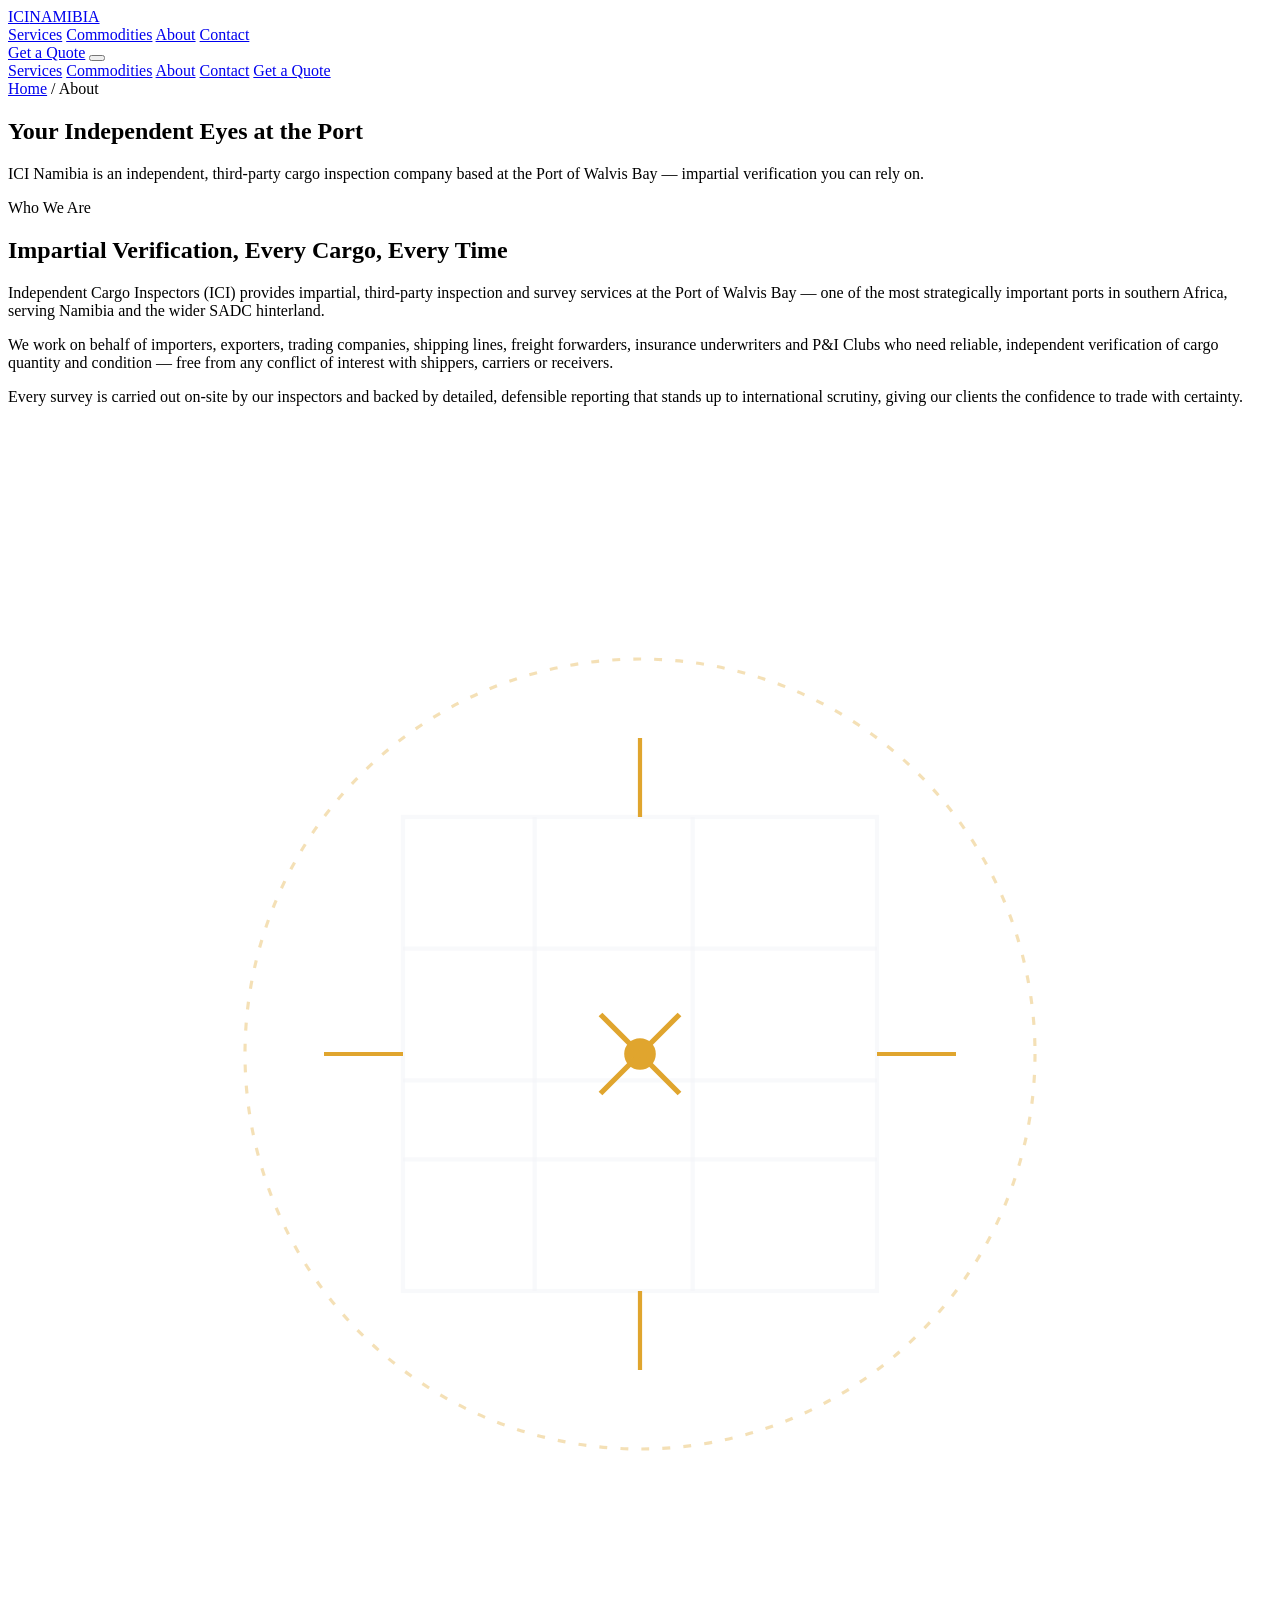
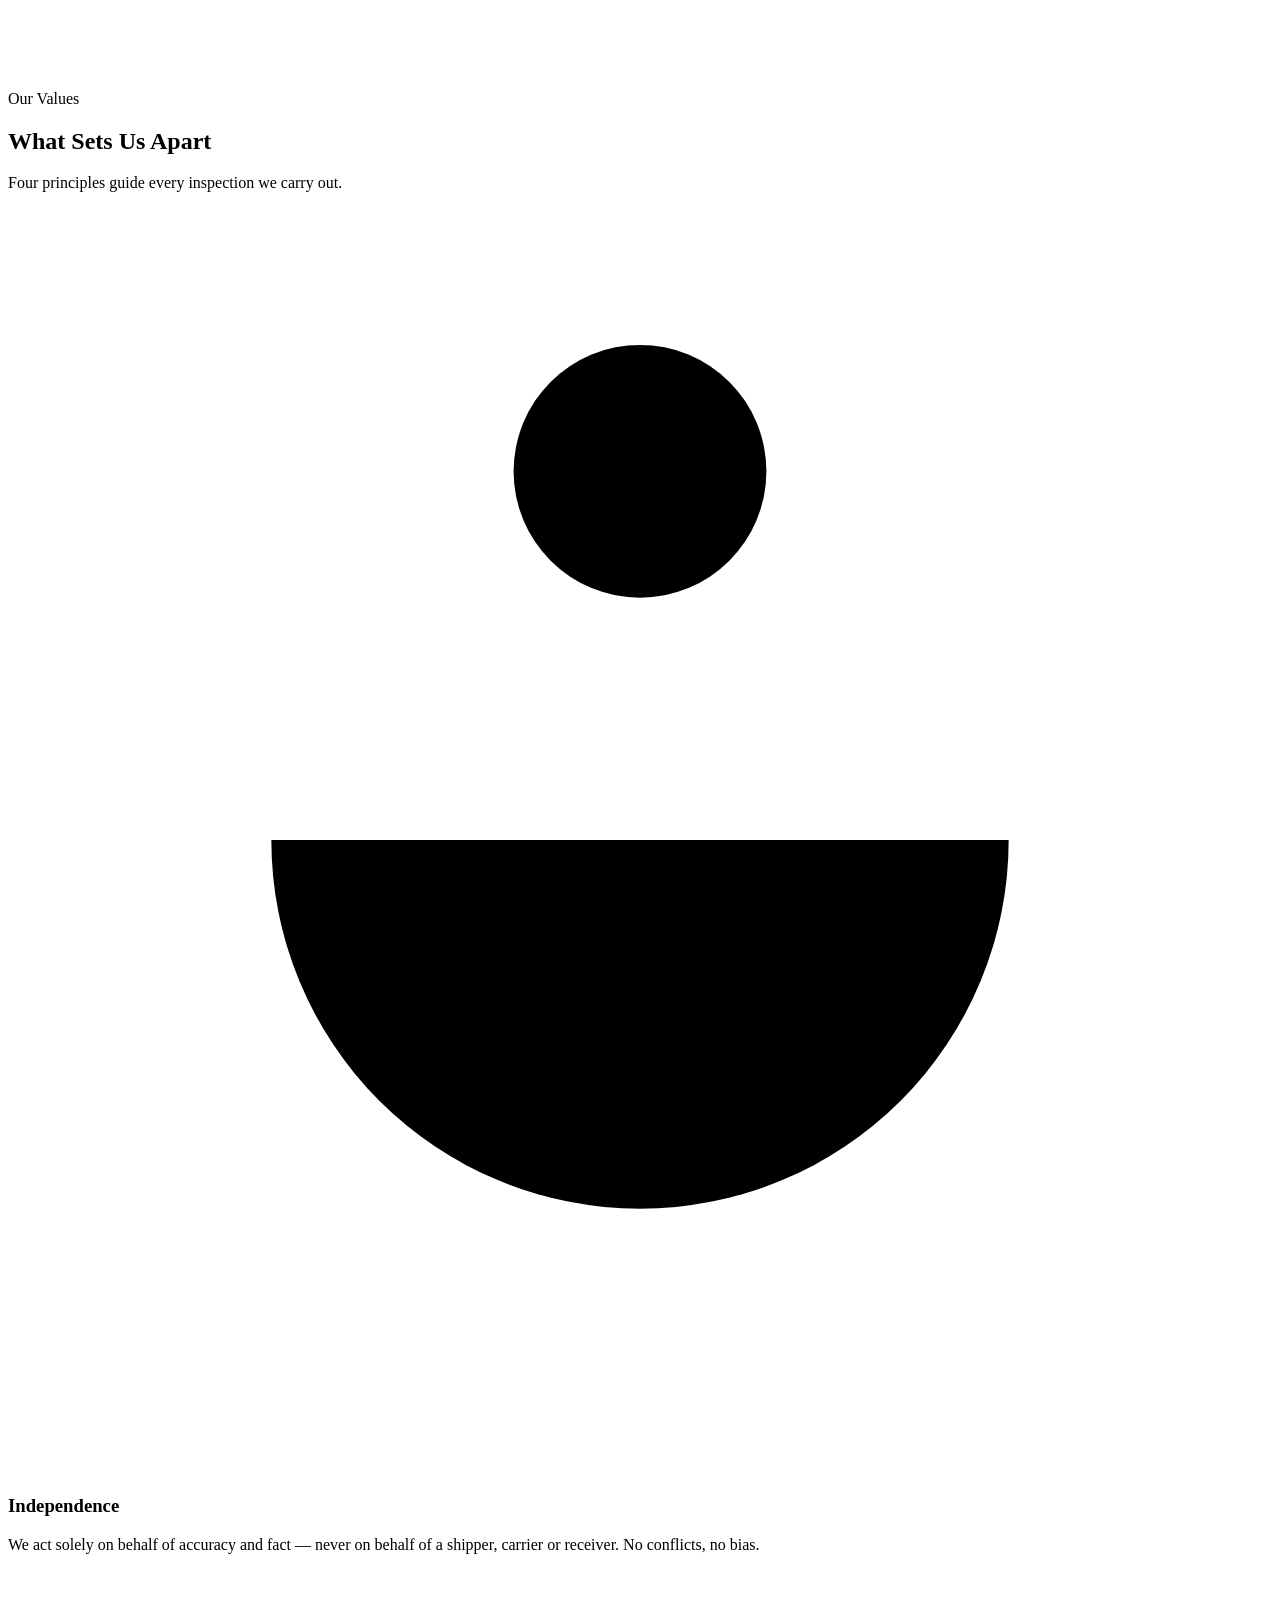
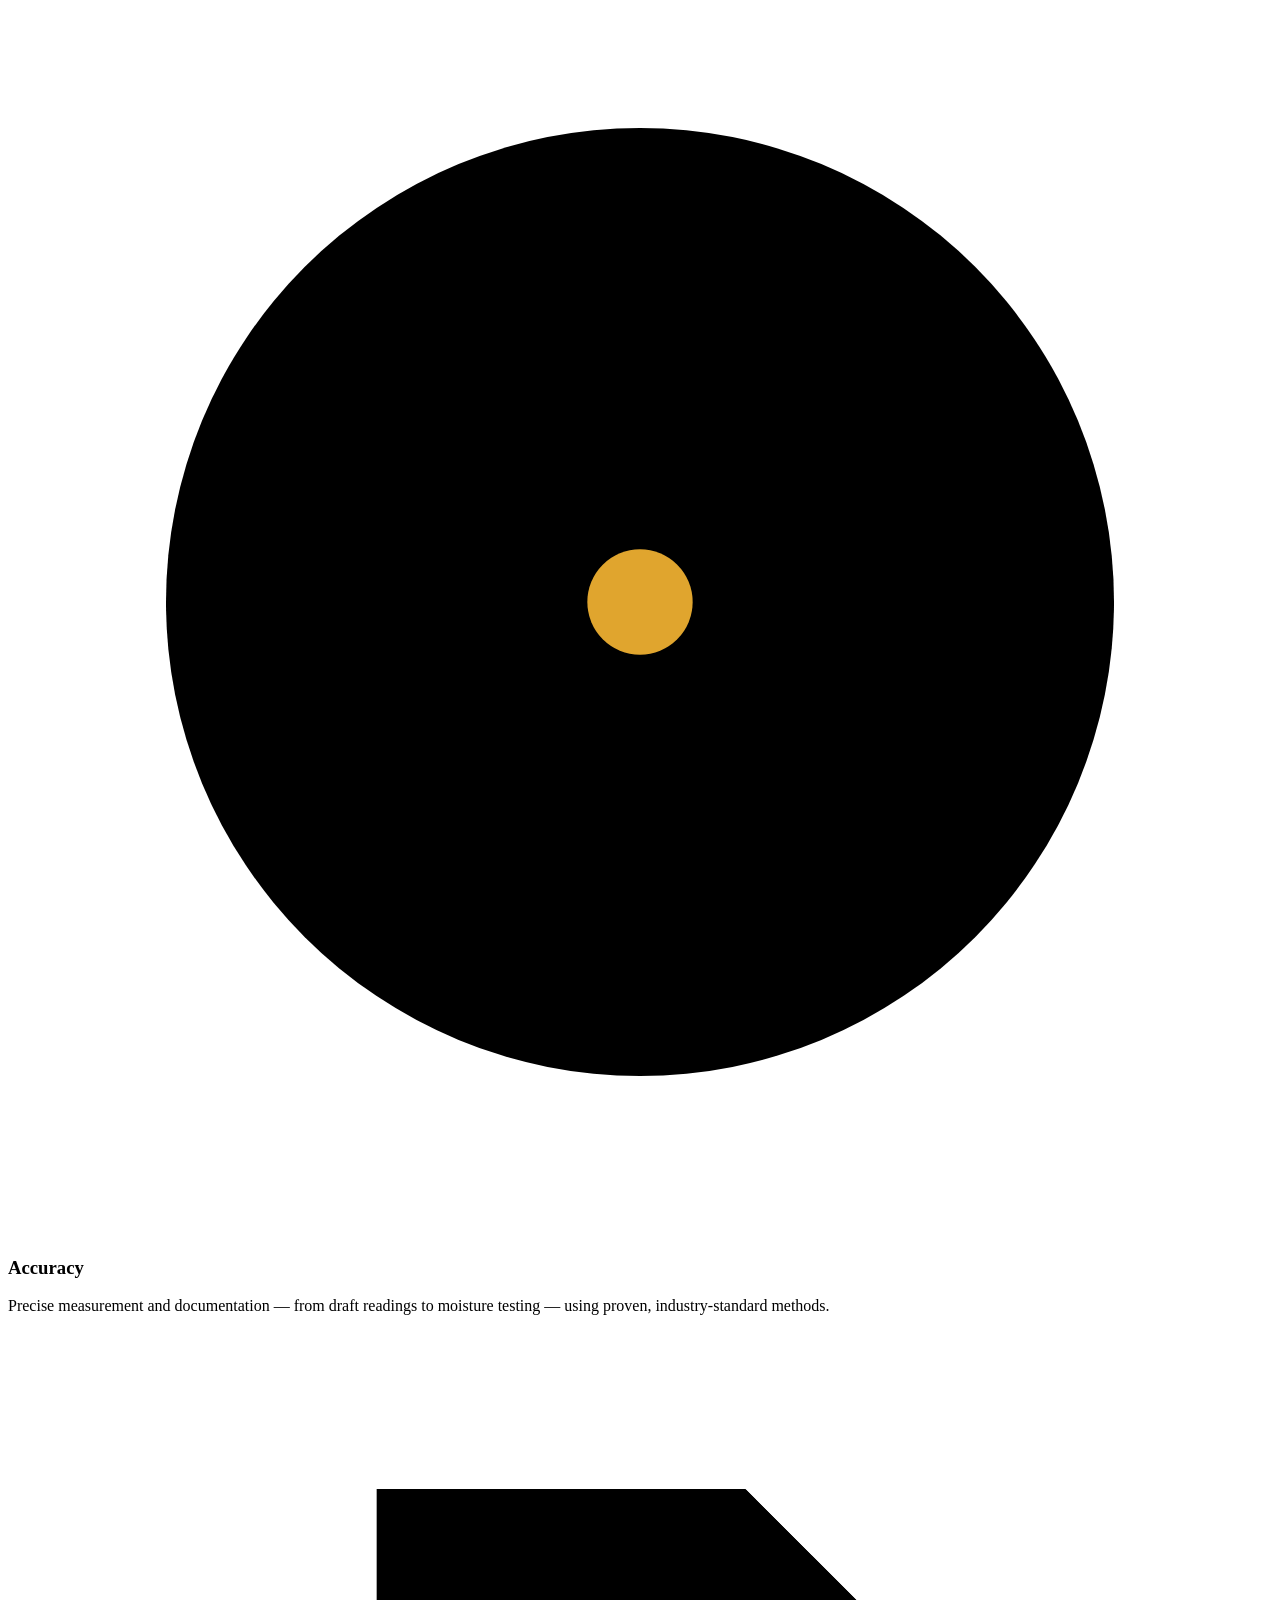
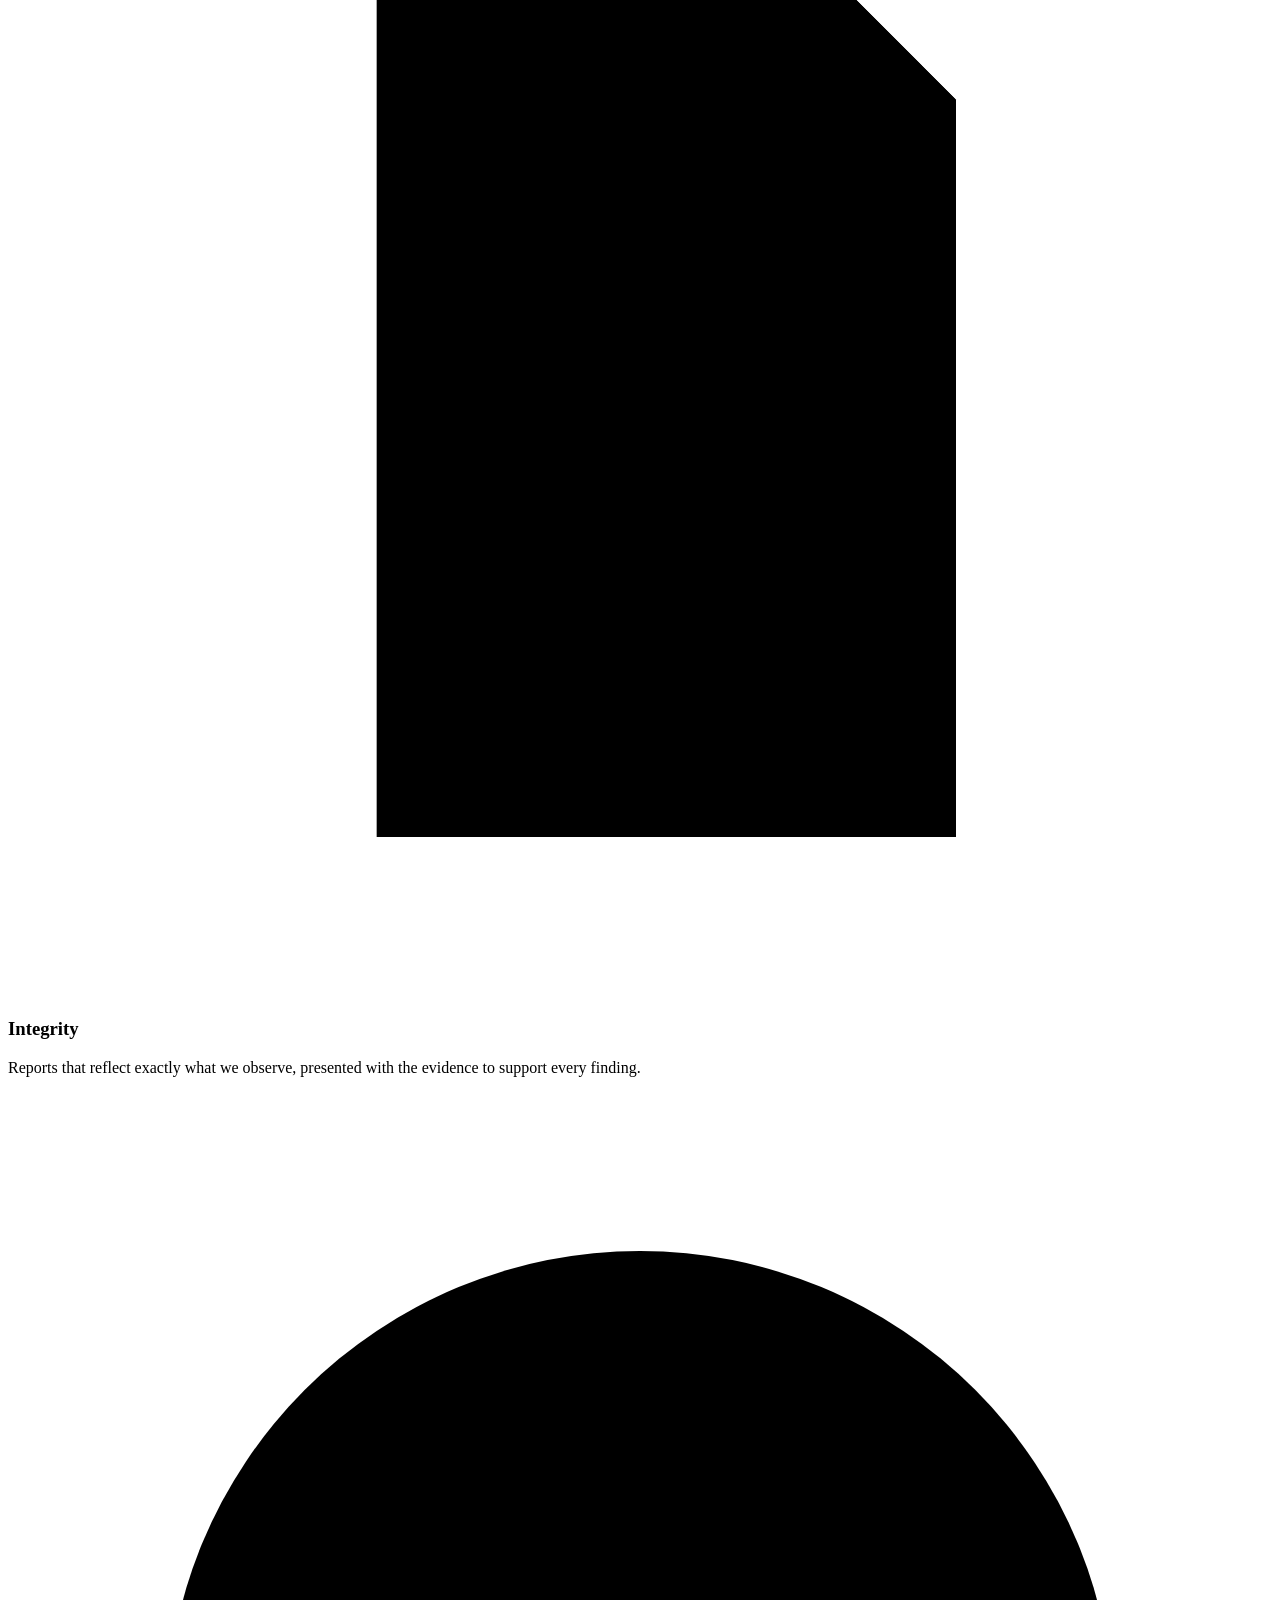
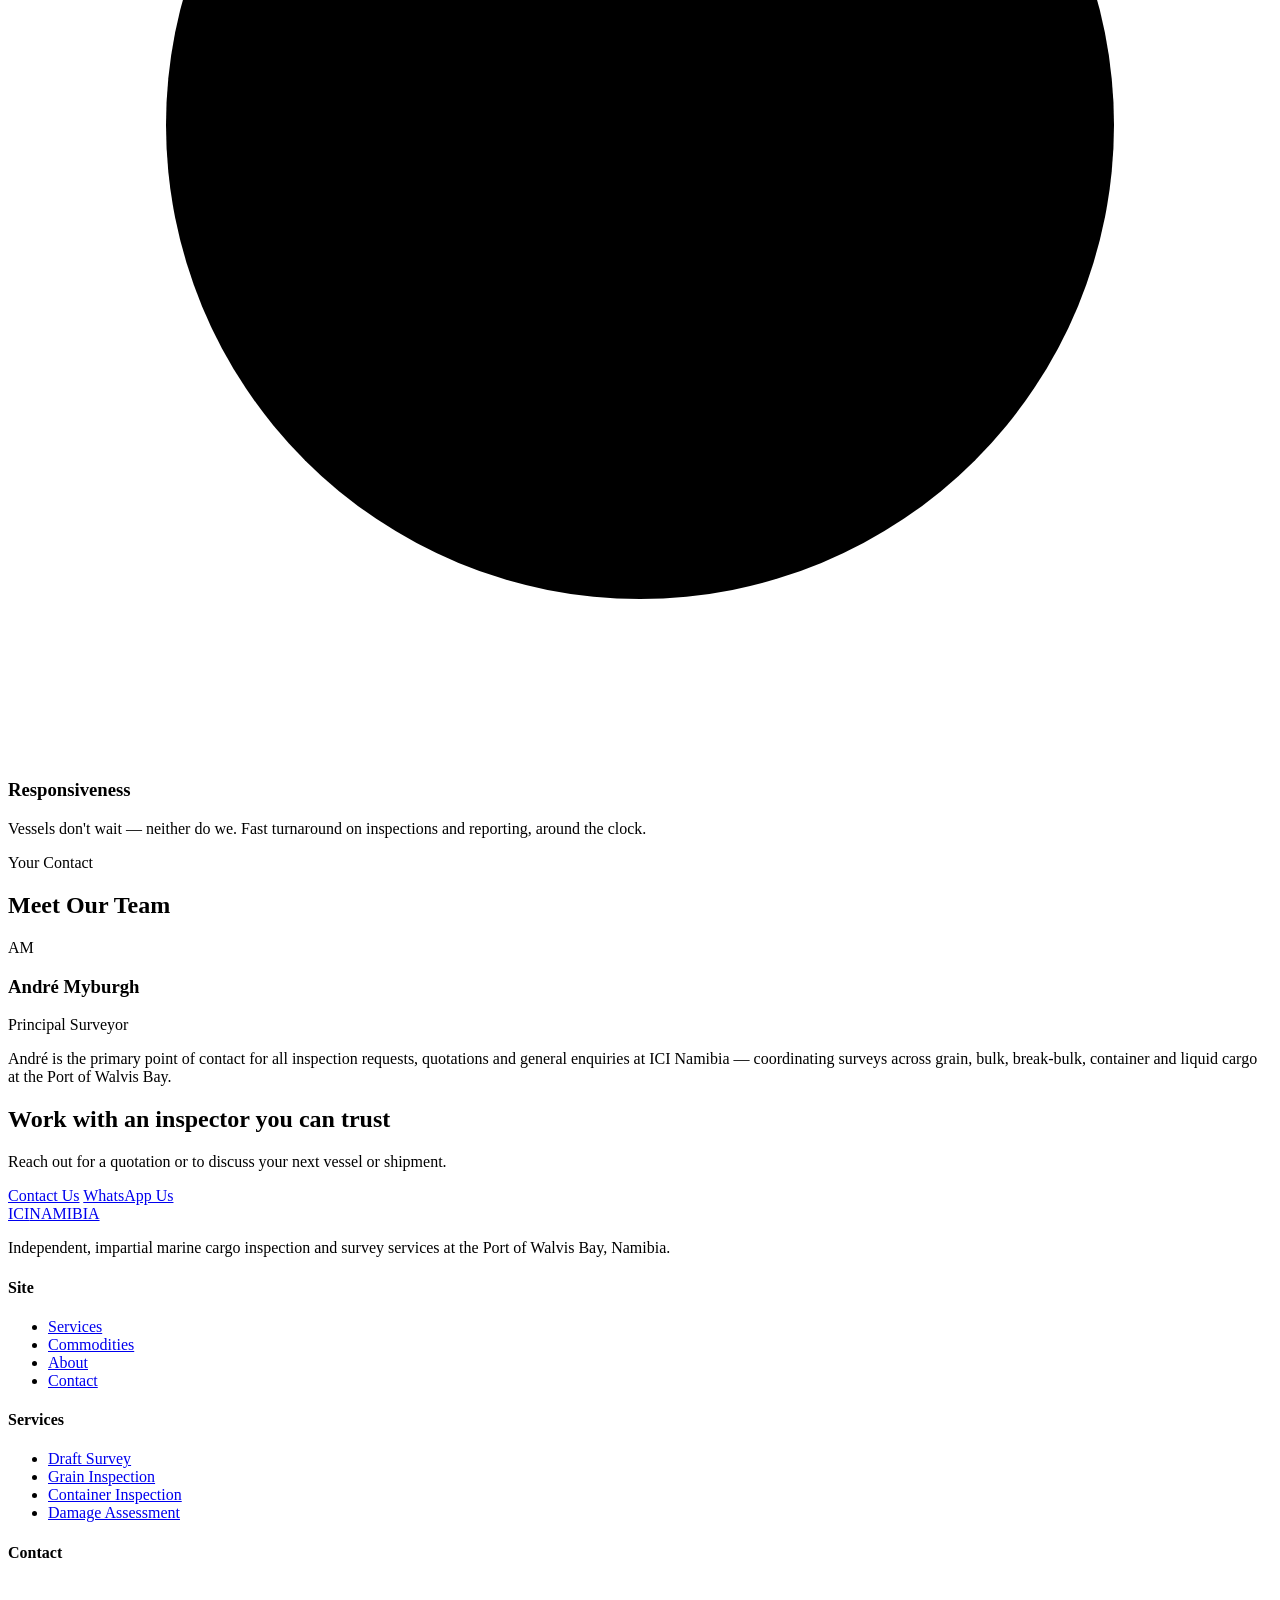
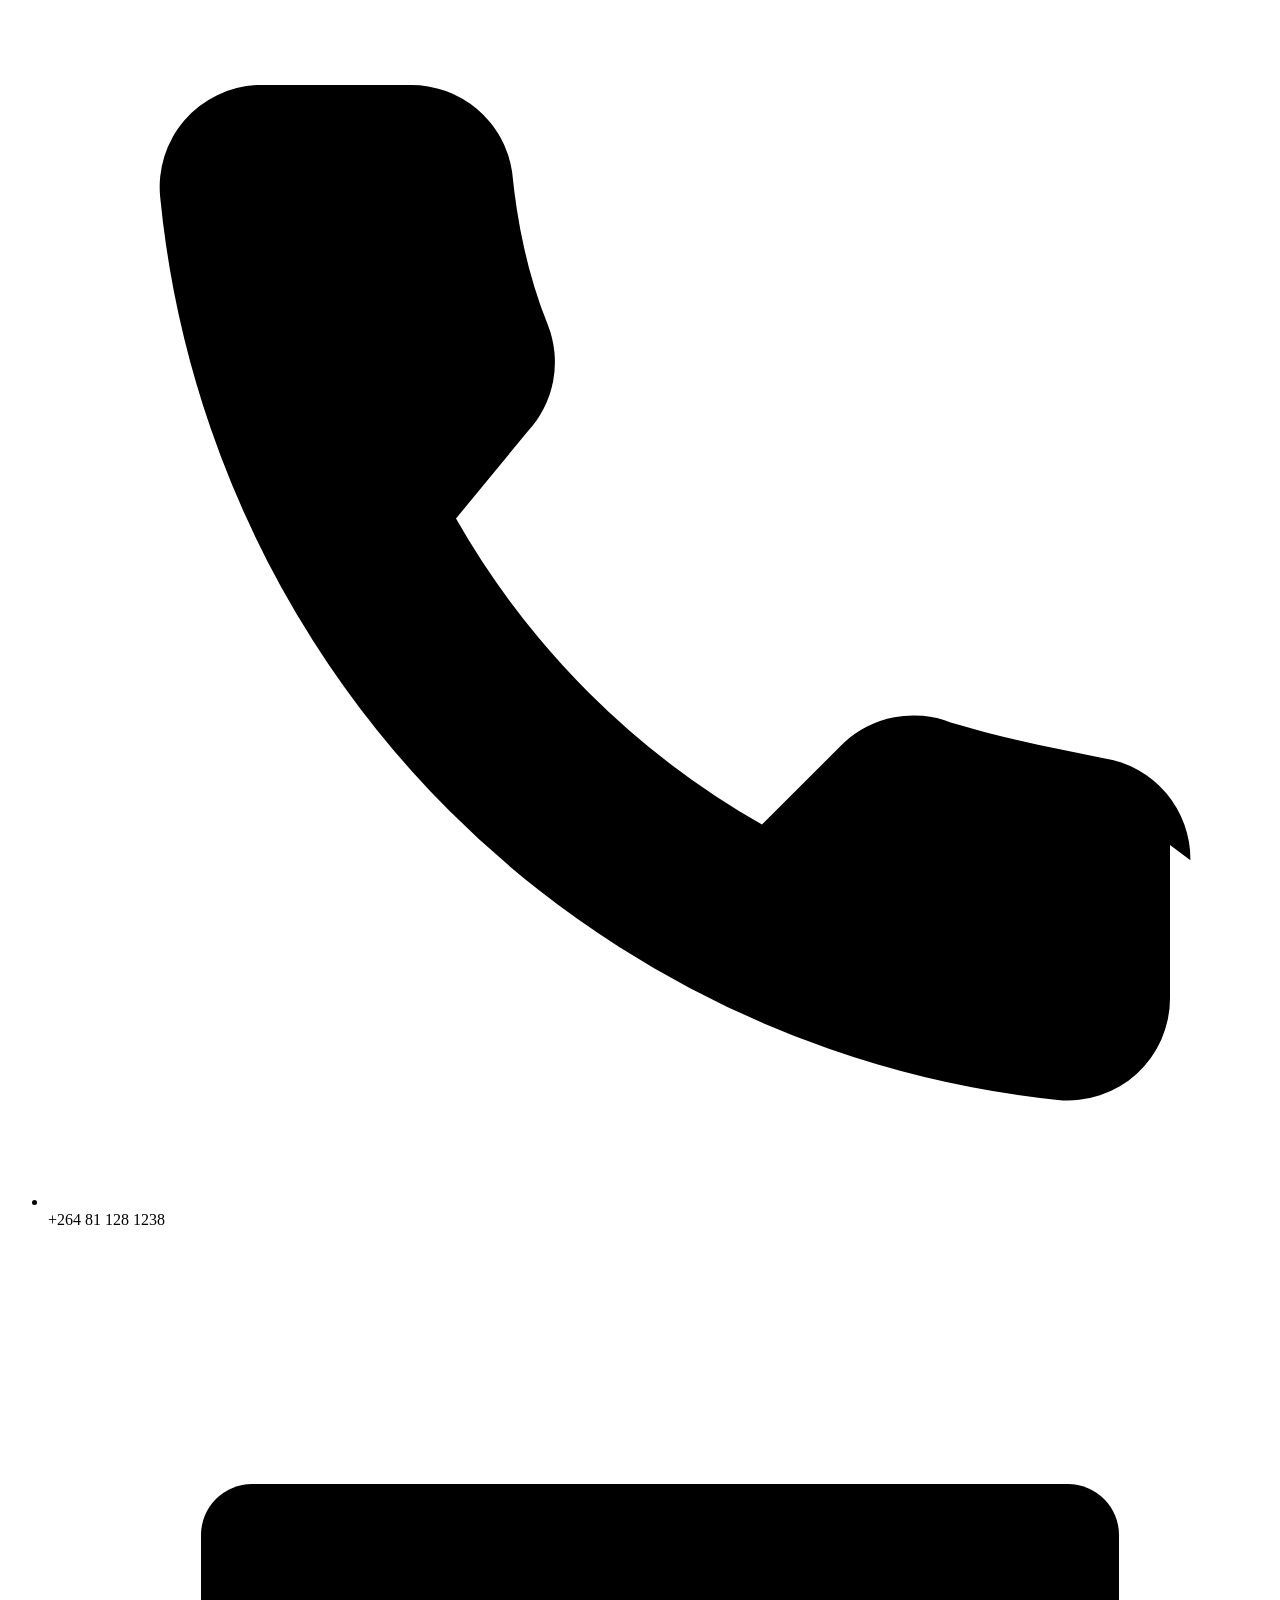
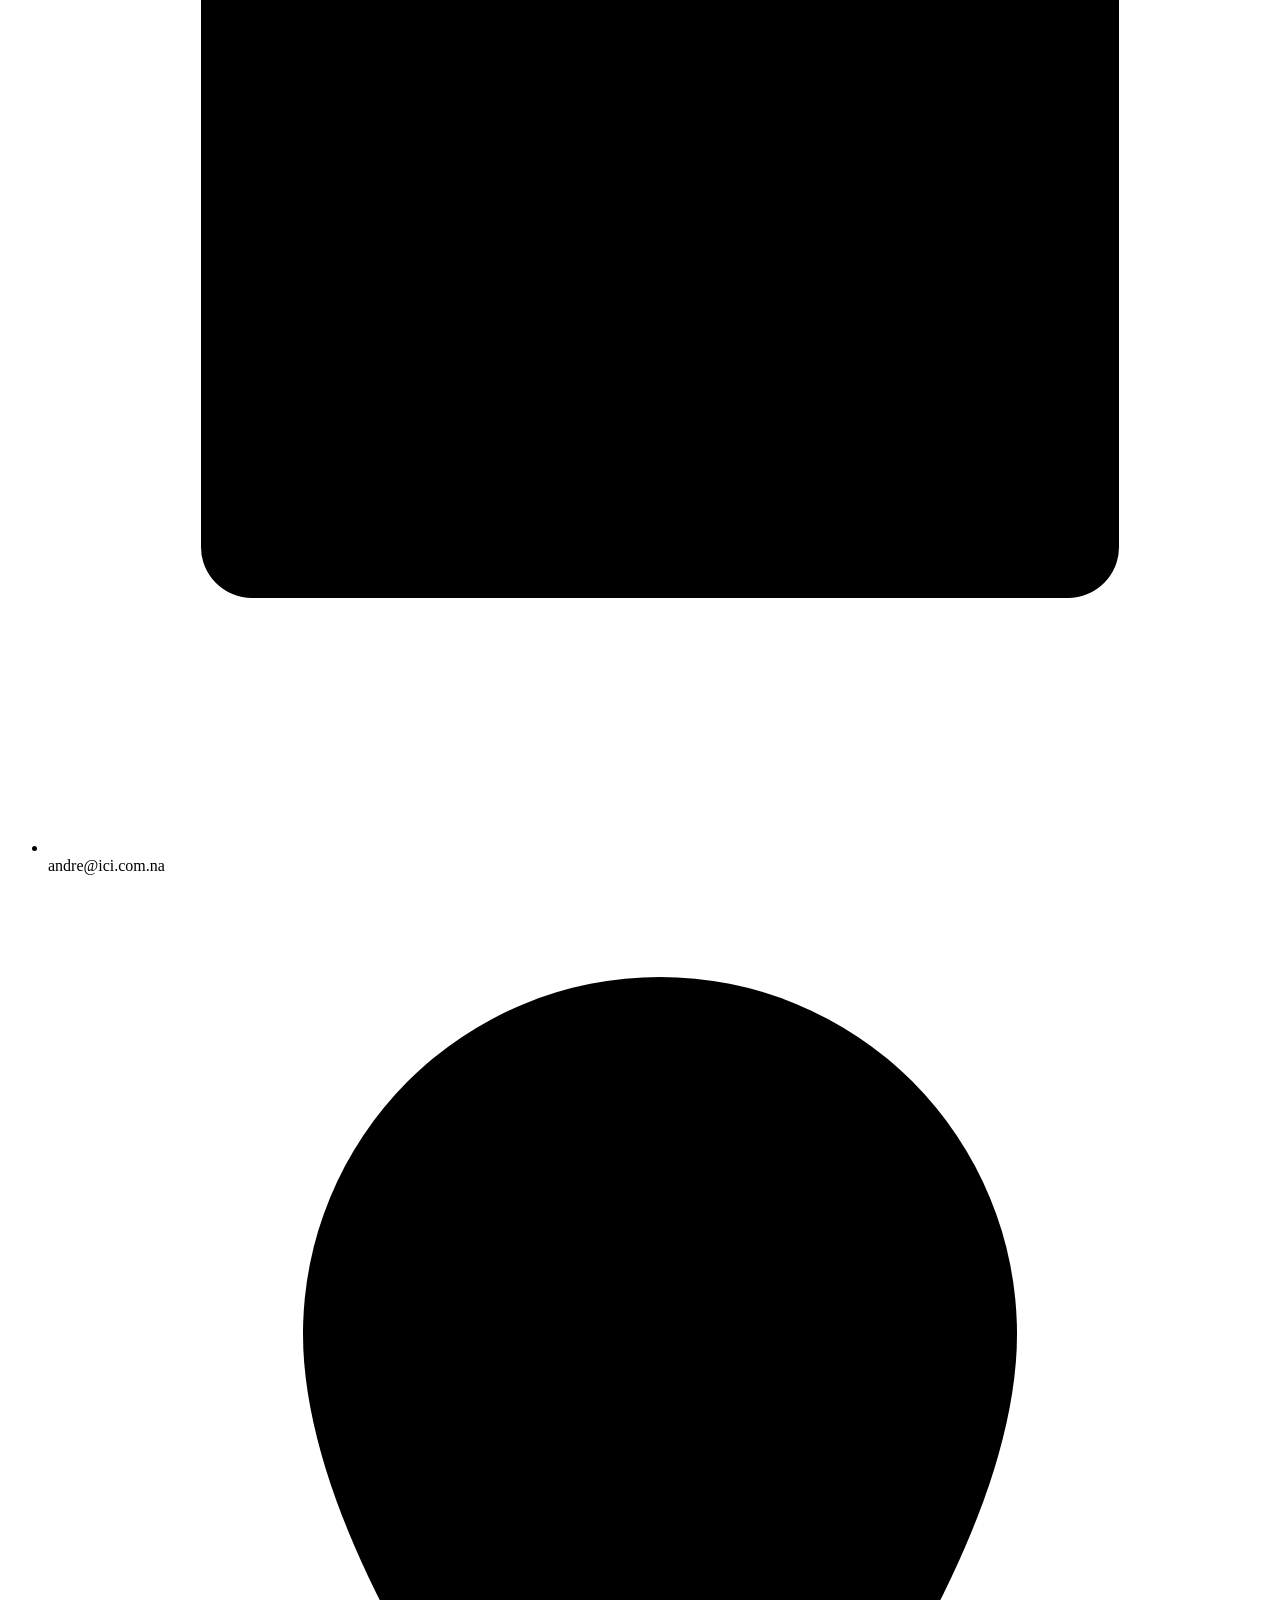
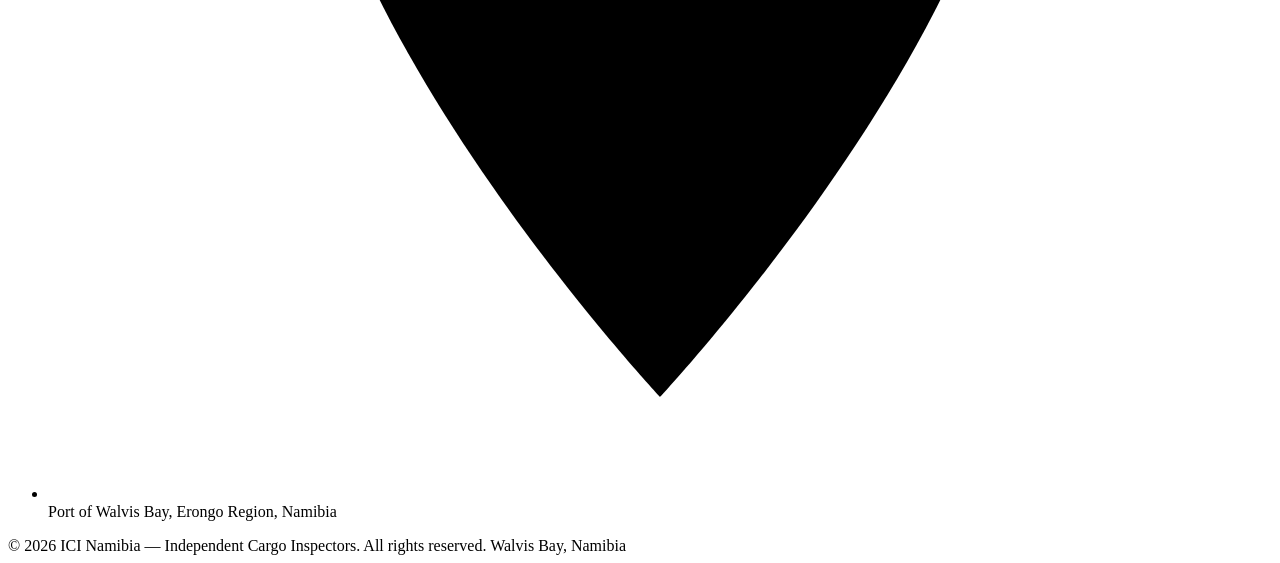
==== about.html @ 2367b148 "Add files via upload" ====
<!doctype html>
<html lang="en">
<head>
<meta charset="UTF-8" />
<meta name="viewport" content="width=device-width, initial-scale=1.0" />
<title>About — ICI Namibia | Independent Cargo Inspectors</title>
<meta name="description" content="ICI Namibia is an independent, third-party cargo inspection company based at the Port of Walvis Bay, led by André Myburgh, serving importers, exporters, shipping lines and insurers across the SADC region." />
<link rel="icon" href="images/favicon.svg" type="image/svg+xml" />
<link rel="preconnect" href="https://fonts.googleapis.com" />
<link rel="preconnect" href="https://fonts.gstatic.com" crossorigin />
<link href="https://fonts.googleapis.com/css2?family=Oswald:wght@500;600;700&family=Inter:wght@400;500;600&display=swap" rel="stylesheet" />
<link rel="stylesheet" href="css/styles.css" />
</head>
<body>

<header class="site-header">
  <div class="container">
    <a href="index.html" class="logo"><span class="mark">ICI</span><span class="name">NAMIBIA</span></a>
    <nav class="nav-links">
      <a href="services.html">Services</a>
      <a href="commodities.html">Commodities</a>
      <a href="about.html" class="active">About</a>
      <a href="contact.html">Contact</a>
    </nav>
    <div class="header-actions">
      <a href="contact.html" class="btn btn-gold btn-sm">Get a Quote</a>
      <button class="nav-toggle" aria-label="Toggle menu"><span></span><span></span><span></span></button>
    </div>
  </div>
  <nav class="mobile-nav">
    <a href="services.html">Services</a>
    <a href="commodities.html">Commodities</a>
    <a href="about.html">About</a>
    <a href="contact.html">Contact</a>
    <a href="contact.html" class="btn btn-gold btn-block">Get a Quote</a>
  </nav>
</header>

<section class="page-header blueprint-bg">
  <div class="container">
    <div class="breadcrumb"><a href="index.html">Home</a> / About</div>
    <h1>Your Independent Eyes at the Port</h1>
    <p class="lede">ICI Namibia is an independent, third-party cargo inspection company based at the Port of Walvis Bay — impartial verification you can rely on.</p>
  </div>
</section>

<section class="section">
  <div class="container about-split">
    <div>
      <span class="kicker">Who We Are</span>
      <h2 class="section-title">Impartial Verification, Every Cargo, Every Time</h2>
      <p>Independent Cargo Inspectors (ICI) provides impartial, third-party inspection and survey services at the Port of Walvis Bay — one of the most strategically important ports in southern Africa, serving Namibia and the wider SADC hinterland.</p>
      <p>We work on behalf of importers, exporters, trading companies, shipping lines, freight forwarders, insurance underwriters and P&amp;I Clubs who need reliable, independent verification of cargo quantity and condition — free from any conflict of interest with shippers, carriers or receivers.</p>
      <p>Every survey is carried out on-site by our inspectors and backed by detailed, defensible reporting that stands up to international scrutiny, giving our clients the confidence to trade with certainty.</p>
    </div>
    <div class="hero-art">
      <svg viewBox="0 0 480 480" xmlns="http://www.w3.org/2000/svg">
        <circle cx="240" cy="240" r="210" fill="none" stroke="#f4f6f9" stroke-opacity="0.05" stroke-width="1" stroke-dasharray="2 6" />
        <circle cx="240" cy="240" r="150" fill="none" stroke="#e0a52e" stroke-opacity="0.35" stroke-width="1.2" stroke-dasharray="3 5" />
        <g stroke="#f4f6f9" stroke-opacity="0.6" stroke-width="1.6" fill="none">
          <rect x="150" y="150" width="180" height="180" />
          <path d="M150 200h180M150 250h180M150 280h180" />
          <path d="M200 150v180M260 150v180" />
        </g>
        <circle cx="240" cy="240" r="6" fill="#e0a52e" />
        <path d="M240 150v-30M240 330v30M150 240h-30M330 240h30" stroke="#e0a52e" stroke-width="1.6" />
        <path d="M225 225l30 30M255 225l-30 30" stroke="#e0a52e" stroke-width="2" />
      </svg>
    </div>
  </div>
</section>

<section class="section section-alt">
  <div class="container">
    <div class="section-head center">
      <span class="kicker">Our Values</span>
      <h2 class="section-title">What Sets Us Apart</h2>
      <p class="section-sub">Four principles guide every inspection we carry out.</p>
    </div>
    <div class="values-grid">
      <div class="value-card">
        <div class="icon-box"><svg viewBox="0 0 24 24"><circle cx="12" cy="5" r="2.4" /><line x1="12" y1="7.5" x2="12" y2="21" /><path d="M5 12a7 7 0 0 0 14 0" /><line x1="5" y1="12" x2="3" y2="12" /><line x1="21" y1="12" x2="19" y2="12" /></svg></div>
        <h3>Independence</h3>
        <p>We act solely on behalf of accuracy and fact — never on behalf of a shipper, carrier or receiver. No conflicts, no bias.</p>
      </div>
      <div class="value-card">
        <div class="icon-box"><svg viewBox="0 0 24 24"><circle cx="12" cy="12" r="9" /><circle cx="12" cy="12" r="4.5" /><circle cx="12" cy="12" r="1" fill="#e0a52e" /></svg></div>
        <h3>Accuracy</h3>
        <p>Precise measurement and documentation — from draft readings to moisture testing — using proven, industry-standard methods.</p>
      </div>
      <div class="value-card">
        <div class="icon-box"><svg viewBox="0 0 24 24"><path d="M7 3h7l4 4v14H7Z" /><path d="M14 3v4h4" /><path d="M9.5 13l2 2 4-4" /></svg></div>
        <h3>Integrity</h3>
        <p>Reports that reflect exactly what we observe, presented with the evidence to support every finding.</p>
      </div>
      <div class="value-card">
        <div class="icon-box"><svg viewBox="0 0 24 24"><circle cx="12" cy="12" r="9" /><path d="M12 7v5l3.5 2" /></svg></div>
        <h3>Responsiveness</h3>
        <p>Vessels don't wait — neither do we. Fast turnaround on inspections and reporting, around the clock.</p>
      </div>
    </div>
  </div>
</section>

<section class="section">
  <div class="container">
    <div class="section-head">
      <span class="kicker">Your Contact</span>
      <h2 class="section-title">Meet Our Team</h2>
    </div>
    <div class="person-card">
      <div class="person-avatar">AM</div>
      <div>
        <h3>André Myburgh</h3>
        <div class="person-role">Principal Surveyor</div>
        <p>André is the primary point of contact for all inspection requests, quotations and general enquiries at ICI Namibia — coordinating surveys across grain, bulk, break-bulk, container and liquid cargo at the Port of Walvis Bay.</p>
      </div>
    </div>
  </div>
</section>

<section class="cta-band">
  <div class="container">
    <h2>Work with an inspector you can trust</h2>
    <p>Reach out for a quotation or to discuss your next vessel or shipment.</p>
    <div class="cta-actions">
      <a href="contact.html" class="btn btn-gold">Contact Us</a>
      <a href="https://wa.me/26481281238" class="btn btn-outline">WhatsApp Us</a>
    </div>
  </div>
</section>

<footer class="site-footer">
  <div class="container">
    <div class="footer-top">
      <div class="footer-brand">
        <a href="index.html" class="logo"><span class="mark">ICI</span><span class="name">NAMIBIA</span></a>
        <p>Independent, impartial marine cargo inspection and survey services at the Port of Walvis Bay, Namibia.</p>
      </div>
      <div class="footer-col">
        <h4>Site</h4>
        <ul>
          <li><a href="services.html">Services</a></li>
          <li><a href="commodities.html">Commodities</a></li>
          <li><a href="about.html">About</a></li>
          <li><a href="contact.html">Contact</a></li>
        </ul>
      </div>
      <div class="footer-col">
        <h4>Services</h4>
        <ul>
          <li><a href="services.html">Draft Survey</a></li>
          <li><a href="services.html">Grain Inspection</a></li>
          <li><a href="services.html">Container Inspection</a></li>
          <li><a href="services.html">Damage Assessment</a></li>
        </ul>
      </div>
      <div class="footer-col">
        <h4>Contact</h4>
        <ul class="footer-contact">
          <li><svg viewBox="0 0 24 24"><path d="M22 16.9v3a2 2 0 0 1-2.2 2 19.8 19.8 0 0 1-8.6-3 19.5 19.5 0 0 1-6-6 19.8 19.8 0 0 1-3-8.7A2 2 0 0 1 4.1 2h3a2 2 0 0 1 2 1.7c.1 1 .3 2 .7 3a2 2 0 0 1-.4 2.1L8 10.5a16 16 0 0 0 6 6l1.6-1.6a2 2 0 0 1 2.1-.4c1 .3 2 .5 3 .7a2 2 0 0 1 1.7 2Z" /></svg><span>+264 81 128 1238</span></li>
          <li><svg viewBox="0 0 24 24"><rect x="3" y="5" width="18" height="14" rx="1" /><path d="M3 6l9 7 9-7" /></svg><span>andre@ici.com.na</span></li>
          <li><svg viewBox="0 0 24 24"><path d="M12 22s7-7.5 7-13a7 7 0 0 0-14 0c0 5.5 7 13 7 13Z" /><circle cx="12" cy="9" r="2.4" /></svg><span>Port of Walvis Bay, Erongo Region, Namibia</span></li>
        </ul>
      </div>
    </div>
    <div class="footer-bottom">
      <span>&copy; <span id="year"></span> ICI Namibia — Independent Cargo Inspectors. All rights reserved.</span>
      <span>Walvis Bay, Namibia</span>
    </div>
  </div>
</footer>

<script src="js/main.js"></script>
<script>document.getElementById("year").textContent = new Date().getFullYear();</script>
</body>
</html>
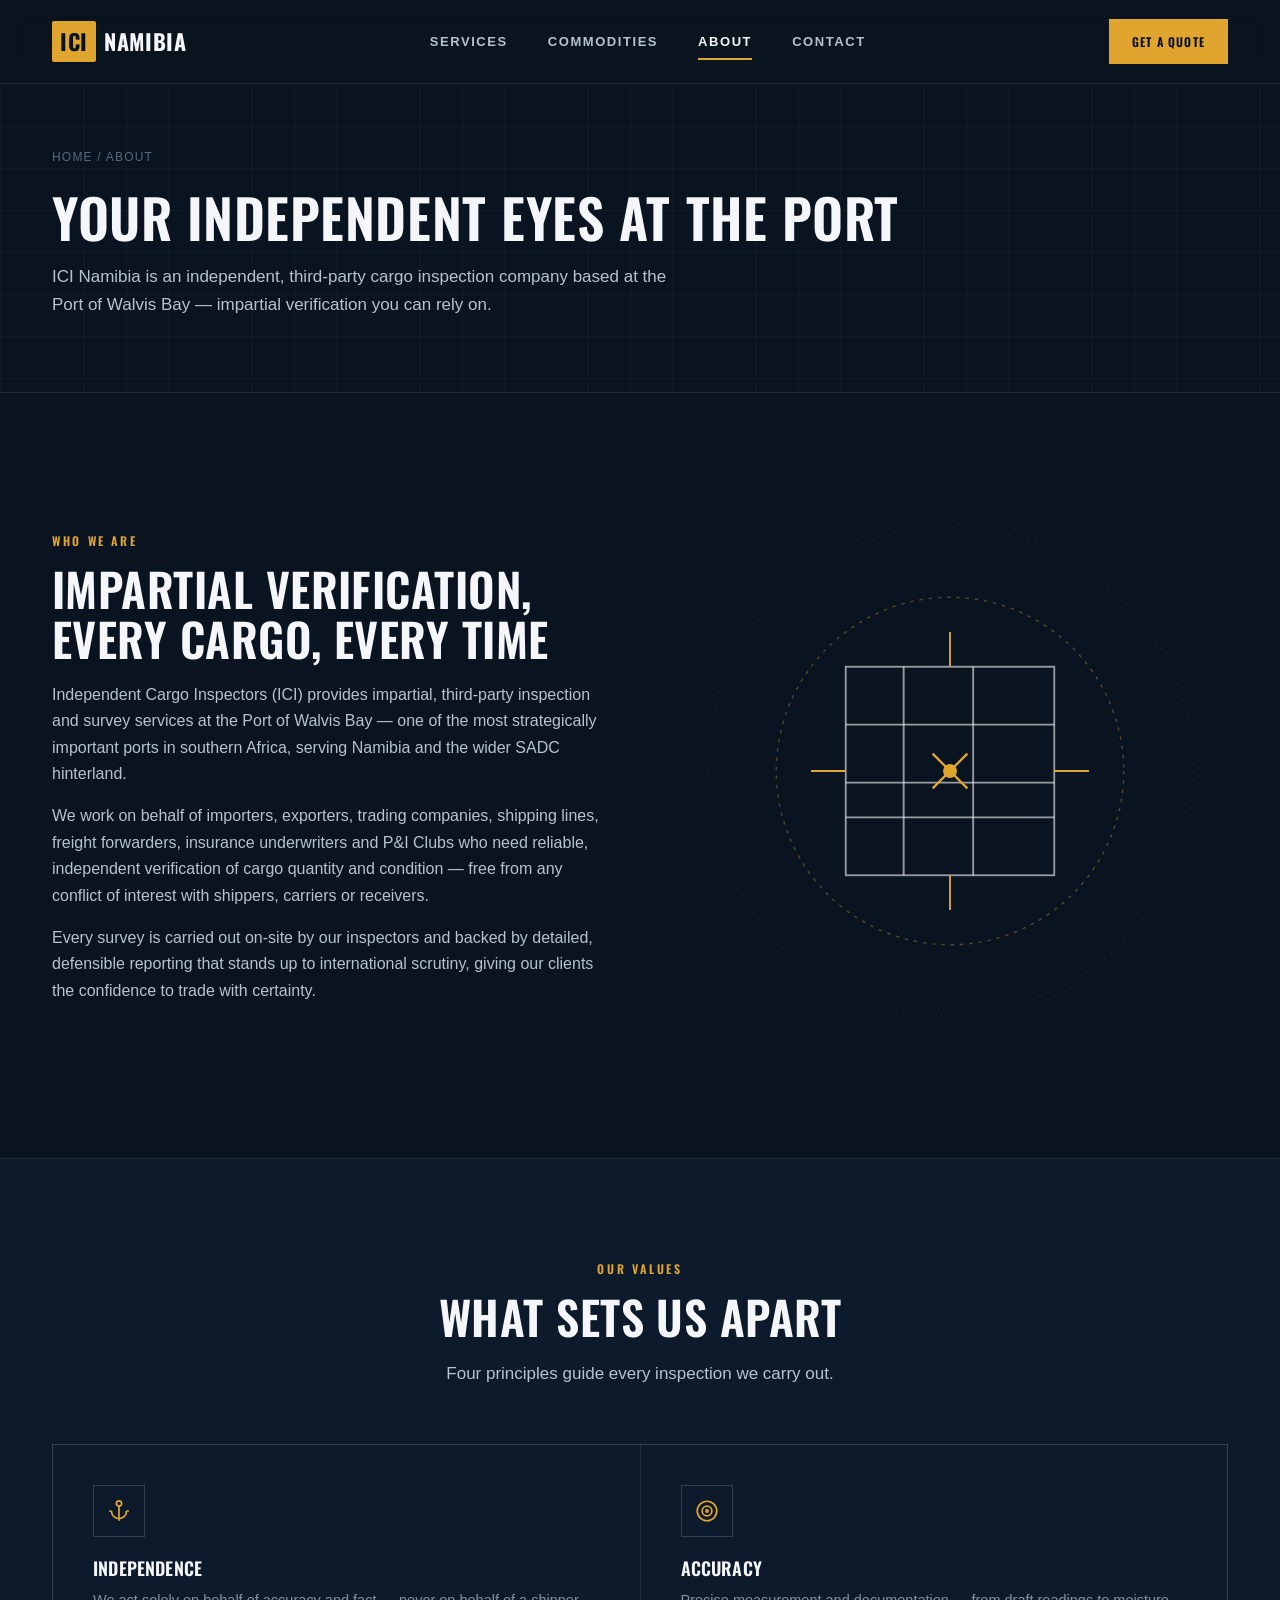
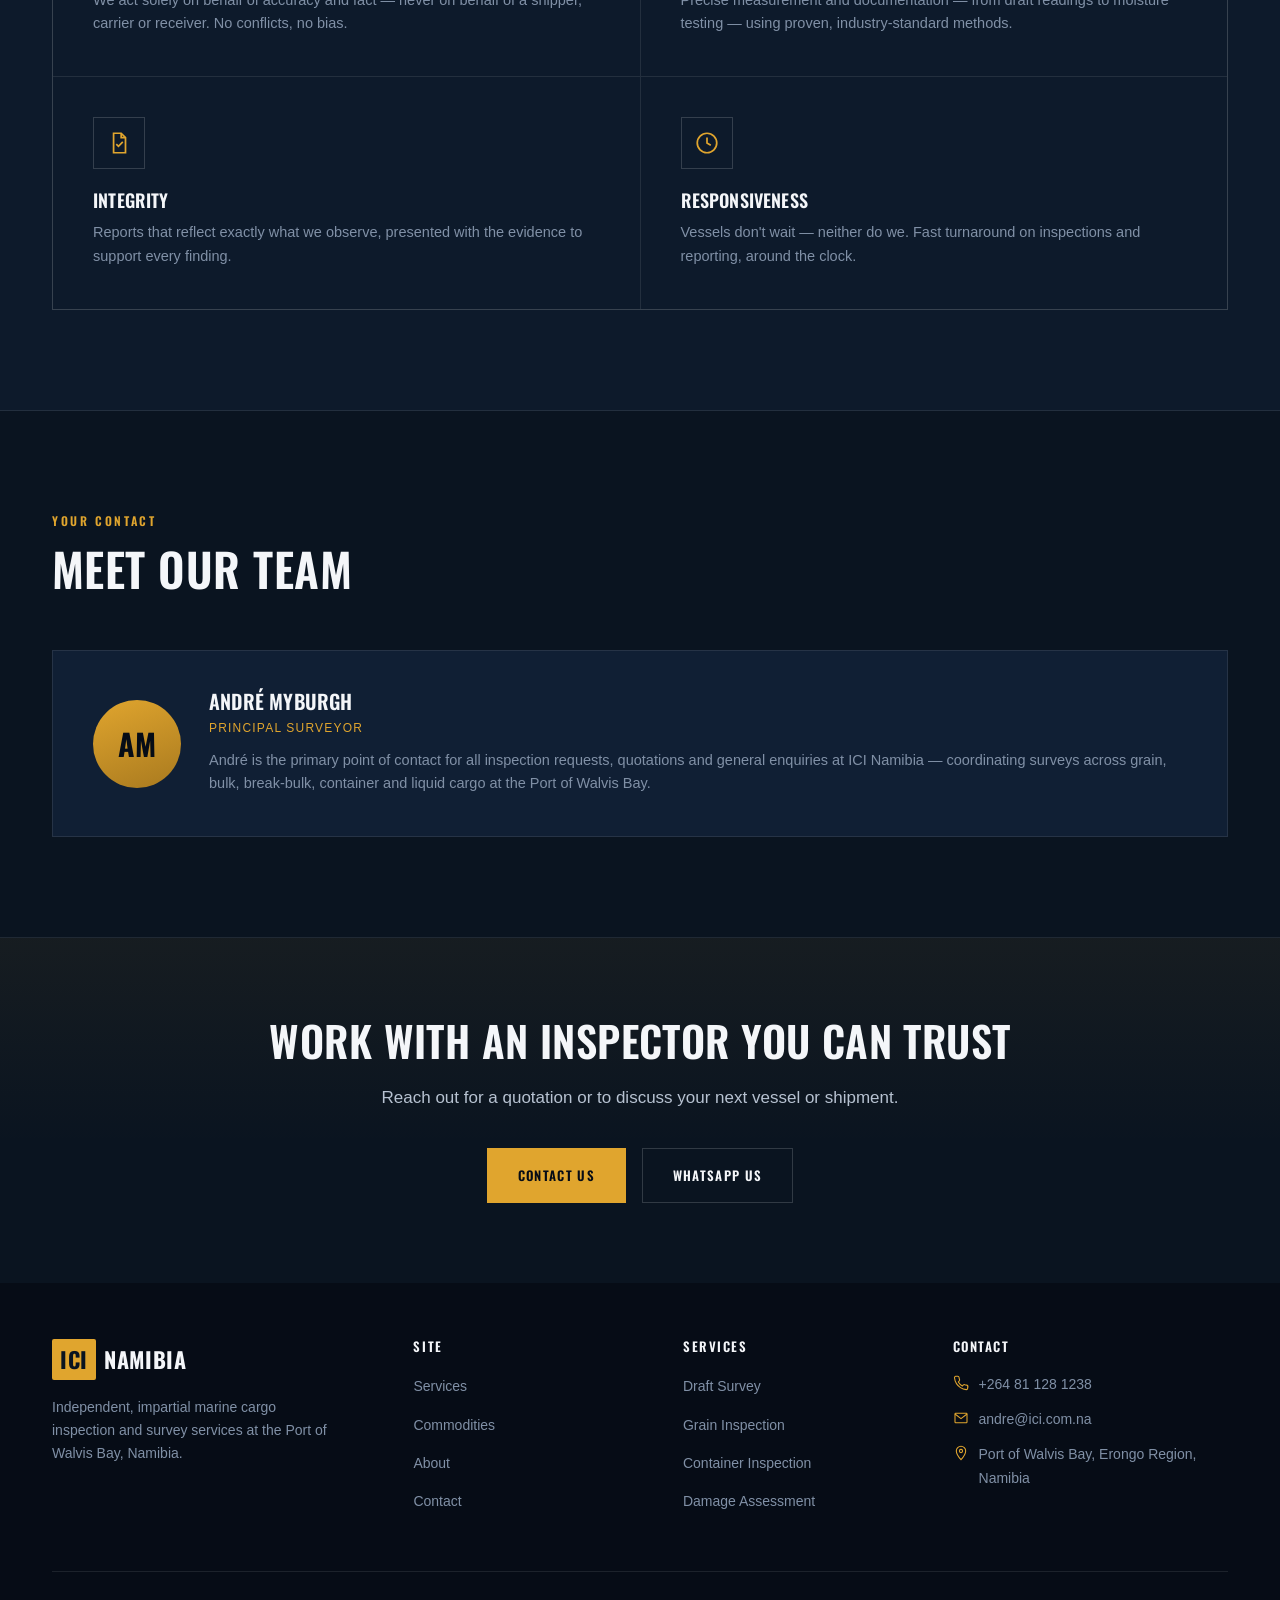
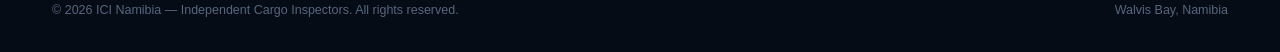
==== commit 94aede24: "Fix mobile nav drawer clipped inside header on small screens The header's backdrop-filter establishe" ====
--- a/about.html
+++ b/about.html
@@ -27,14 +27,14 @@
       <button class="nav-toggle" aria-label="Toggle menu"><span></span><span></span><span></span></button>
     </div>
   </div>
-  <nav class="mobile-nav">
+</header>
+<nav class="mobile-nav">
     <a href="services.html">Services</a>
     <a href="commodities.html">Commodities</a>
     <a href="about.html">About</a>
     <a href="contact.html">Contact</a>
     <a href="contact.html" class="btn btn-gold btn-block">Get a Quote</a>
-  </nav>
-</header>
+</nav>
 
 <section class="page-header blueprint-bg">
   <div class="container">
--- a/css/styles.css
+++ b/css/styles.css
@@ -0,0 +1,952 @@
+/* ============================================================
+   ICI Namibia — Independent Cargo Inspectors
+   ============================================================ */
+
+:root {
+  --navy-950: #060c16;
+  --navy-900: #0a1420;
+  --navy-850: #0d1a2b;
+  --navy-800: #101f34;
+  --navy-700: #17293f;
+  --navy-border: rgba(255, 255, 255, 0.09);
+  --navy-border-strong: rgba(255, 255, 255, 0.16);
+  --gold: #e0a52e;
+  --gold-bright: #f2b93c;
+  --gold-dark: #a97a1f;
+  --text-primary: #f4f6f9;
+  --text-body: #b7c2d1;
+  --text-muted: #8090a6;
+  --text-dim: #56667e;
+  --shadow-lift: 0 20px 40px -20px rgba(0, 0, 0, 0.6);
+  --radius: 2px;
+  --container-w: 1240px;
+  --header-h: 84px;
+}
+
+* {
+  box-sizing: border-box;
+}
+
+html {
+  scroll-behavior: smooth;
+}
+
+body {
+  margin: 0;
+  background: var(--navy-900);
+  color: var(--text-body);
+  font-family: "Inter", -apple-system, BlinkMacSystemFont, "Segoe UI", sans-serif;
+  font-size: 16px;
+  line-height: 1.65;
+  -webkit-font-smoothing: antialiased;
+  overflow-x: hidden;
+}
+
+img {
+  max-width: 100%;
+  display: block;
+}
+
+a {
+  color: inherit;
+  text-decoration: none;
+}
+
+ul {
+  margin: 0;
+  padding: 0;
+  list-style: none;
+}
+
+h1, h2, h3, h4 {
+  font-family: "Oswald", "Arial Narrow", sans-serif;
+  text-transform: uppercase;
+  color: var(--text-primary);
+  font-weight: 600;
+  line-height: 1.08;
+  margin: 0;
+  letter-spacing: 0.01em;
+}
+
+.container {
+  max-width: var(--container-w);
+  margin: 0 auto;
+  padding: 0 32px;
+}
+
+/* Background texture: fine blueprint grid + diagonal hazard accent */
+.blueprint-bg {
+  background-image:
+    linear-gradient(rgba(255, 255, 255, 0.025) 1px, transparent 1px),
+    linear-gradient(90deg, rgba(255, 255, 255, 0.025) 1px, transparent 1px);
+  background-size: 42px 42px;
+}
+
+/* ---------------- Header ---------------- */
+.site-header {
+  position: sticky;
+  top: 0;
+  z-index: 100;
+  height: var(--header-h);
+  display: flex;
+  align-items: center;
+  background: rgba(10, 20, 32, 0.85);
+  backdrop-filter: blur(10px);
+  -webkit-backdrop-filter: blur(10px);
+  border-bottom: 1px solid var(--navy-border);
+}
+
+.site-header .container {
+  display: flex;
+  align-items: center;
+  justify-content: space-between;
+  width: 100%;
+}
+
+.logo {
+  display: flex;
+  align-items: baseline;
+  gap: 8px;
+  font-family: "Oswald", sans-serif;
+  font-size: 22px;
+  font-weight: 700;
+  letter-spacing: 0.03em;
+  white-space: nowrap;
+}
+
+.logo .mark {
+  color: var(--navy-900);
+  background: var(--gold);
+  padding: 2px 8px;
+  border-radius: 2px;
+}
+
+.logo .name {
+  color: var(--text-primary);
+}
+
+.nav-links {
+  display: flex;
+  align-items: center;
+  gap: 40px;
+}
+
+.nav-links a {
+  font-size: 13px;
+  font-weight: 600;
+  letter-spacing: 0.12em;
+  text-transform: uppercase;
+  color: var(--text-body);
+  position: relative;
+  padding: 8px 0;
+  transition: color 0.2s ease;
+}
+
+.nav-links a::after {
+  content: "";
+  position: absolute;
+  left: 0;
+  bottom: 0;
+  width: 0;
+  height: 2px;
+  background: var(--gold);
+  transition: width 0.25s ease;
+}
+
+.nav-links a:hover,
+.nav-links a.active {
+  color: var(--text-primary);
+}
+
+.nav-links a:hover::after,
+.nav-links a.active::after {
+  width: 100%;
+}
+
+.header-actions {
+  display: flex;
+  align-items: center;
+  gap: 24px;
+}
+
+.nav-toggle {
+  display: none;
+  flex-direction: column;
+  gap: 5px;
+  background: none;
+  border: none;
+  cursor: pointer;
+  padding: 8px;
+}
+
+.nav-toggle span {
+  width: 24px;
+  height: 2px;
+  background: var(--text-primary);
+}
+
+/* ---------------- Buttons ---------------- */
+.btn {
+  display: inline-flex;
+  align-items: center;
+  justify-content: center;
+  gap: 10px;
+  font-family: "Oswald", sans-serif;
+  font-size: 13px;
+  font-weight: 600;
+  letter-spacing: 0.1em;
+  text-transform: uppercase;
+  padding: 16px 30px;
+  border: 1px solid transparent;
+  cursor: pointer;
+  transition: all 0.2s ease;
+  white-space: nowrap;
+}
+
+.btn-gold {
+  background: var(--gold);
+  color: var(--navy-950);
+}
+
+.btn-gold:hover {
+  background: var(--gold-bright);
+  transform: translateY(-2px);
+  box-shadow: 0 10px 24px -8px rgba(224, 165, 46, 0.5);
+}
+
+.btn-outline {
+  background: transparent;
+  color: var(--text-primary);
+  border-color: var(--navy-border-strong);
+}
+
+.btn-outline:hover {
+  border-color: var(--gold);
+  color: var(--gold);
+}
+
+.btn-sm {
+  padding: 12px 22px;
+  font-size: 12px;
+}
+
+.btn-block {
+  width: 100%;
+}
+
+/* ---------------- Hero ---------------- */
+.hero {
+  position: relative;
+  padding: 64px 0 96px;
+  border-bottom: 1px solid var(--navy-border);
+  overflow: hidden;
+}
+
+.hero::before {
+  content: "";
+  position: absolute;
+  top: -20%;
+  right: -10%;
+  width: 640px;
+  height: 640px;
+  background: radial-gradient(circle, rgba(224, 165, 46, 0.12) 0%, rgba(224, 165, 46, 0) 70%);
+  pointer-events: none;
+}
+
+.hero-grid {
+  display: grid;
+  grid-template-columns: 1.05fr 0.95fr;
+  gap: 48px;
+  align-items: center;
+  position: relative;
+  z-index: 1;
+}
+
+.badge {
+  display: inline-flex;
+  align-items: center;
+  gap: 10px;
+  border: 1px solid var(--gold-dark);
+  color: var(--gold);
+  font-size: 12px;
+  font-weight: 700;
+  letter-spacing: 0.14em;
+  text-transform: uppercase;
+  padding: 8px 16px;
+  margin-bottom: 28px;
+}
+
+.hero h1 {
+  font-size: clamp(42px, 5.2vw, 74px);
+  margin-bottom: 24px;
+}
+
+.hero h1 .accent {
+  color: var(--gold);
+}
+
+.hero-lede {
+  font-size: 18px;
+  color: var(--text-body);
+  max-width: 540px;
+  margin-bottom: 36px;
+}
+
+.hero-actions {
+  display: flex;
+  gap: 16px;
+  flex-wrap: wrap;
+  margin-bottom: 44px;
+}
+
+.hero-meta {
+  display: flex;
+  gap: 32px;
+  flex-wrap: wrap;
+}
+
+.hero-meta div {
+  border-left: 2px solid var(--gold);
+  padding-left: 14px;
+}
+
+.hero-meta .num {
+  font-family: "Oswald", sans-serif;
+  font-size: 26px;
+  color: var(--text-primary);
+  font-weight: 600;
+}
+
+.hero-meta .label {
+  font-size: 11px;
+  letter-spacing: 0.1em;
+  text-transform: uppercase;
+  color: var(--text-muted);
+}
+
+.hero-art {
+  position: relative;
+}
+
+.hero-art svg {
+  width: 100%;
+  height: auto;
+}
+
+.scroll-cue {
+  position: absolute;
+  bottom: -56px;
+  left: 32px;
+  font-size: 11px;
+  letter-spacing: 0.2em;
+  text-transform: uppercase;
+  color: var(--text-dim);
+  display: flex;
+  align-items: center;
+  gap: 10px;
+}
+
+.scroll-cue .line {
+  width: 32px;
+  height: 1px;
+  background: var(--text-dim);
+}
+
+/* ---------------- Sections ---------------- */
+.section {
+  padding: 100px 0;
+  border-bottom: 1px solid var(--navy-border);
+}
+
+.section-alt {
+  background: var(--navy-850);
+}
+
+.section-head {
+  max-width: 720px;
+  margin-bottom: 56px;
+}
+
+.section-head.center {
+  margin-left: auto;
+  margin-right: auto;
+  text-align: center;
+}
+
+.kicker {
+  display: block;
+  color: var(--gold);
+  font-family: "Oswald", sans-serif;
+  font-size: 12px;
+  font-weight: 600;
+  letter-spacing: 0.22em;
+  text-transform: uppercase;
+  margin-bottom: 14px;
+}
+
+.section-title {
+  font-size: clamp(30px, 3.6vw, 46px);
+  margin-bottom: 18px;
+}
+
+.section-sub {
+  color: var(--text-body);
+  font-size: 17px;
+  max-width: 620px;
+}
+
+.section-head.center .section-sub {
+  margin: 0 auto;
+}
+
+/* ---------------- Service Cards ---------------- */
+.services-grid {
+  display: grid;
+  grid-template-columns: repeat(3, 1fr);
+  gap: 1px;
+  background: var(--navy-border);
+  border: 1px solid var(--navy-border);
+}
+
+.service-card {
+  background: var(--navy-850);
+  padding: 44px 38px;
+  transition: background 0.2s ease;
+  position: relative;
+}
+
+.service-card:hover {
+  background: var(--navy-800);
+}
+
+.service-card .num {
+  position: absolute;
+  top: 28px;
+  right: 32px;
+  font-family: "Oswald", sans-serif;
+  font-size: 13px;
+  color: var(--text-dim);
+  letter-spacing: 0.05em;
+}
+
+.icon-box {
+  width: 52px;
+  height: 52px;
+  border: 1px solid var(--navy-border-strong);
+  display: flex;
+  align-items: center;
+  justify-content: center;
+  margin-bottom: 26px;
+  color: var(--gold);
+}
+
+.icon-box svg {
+  width: 26px;
+  height: 26px;
+  stroke: var(--gold);
+  fill: none;
+  stroke-width: 1.6;
+}
+
+.service-card h3 {
+  font-size: 19px;
+  margin-bottom: 12px;
+}
+
+.service-card p {
+  font-size: 14.5px;
+  color: var(--text-muted);
+  margin: 0;
+}
+
+/* ---------------- Commodities ---------------- */
+.commodities-grid {
+  display: grid;
+  grid-template-columns: repeat(4, 1fr);
+  gap: 14px;
+}
+
+.commodity-tag {
+  display: flex;
+  align-items: center;
+  gap: 14px;
+  background: var(--navy-800);
+  border: 1px solid var(--navy-border);
+  padding: 20px 22px;
+  font-family: "Oswald", sans-serif;
+  font-size: 15px;
+  color: var(--text-primary);
+  font-weight: 500;
+  letter-spacing: 0.01em;
+  transition: border-color 0.2s ease, transform 0.2s ease;
+}
+
+.commodity-tag:hover {
+  border-color: var(--gold-dark);
+  transform: translateY(-2px);
+}
+
+.commodity-tag .dot {
+  width: 7px;
+  height: 7px;
+  min-width: 7px;
+  border-radius: 50%;
+  background: var(--gold);
+}
+
+/* ---------------- Why Choose / Stats ---------------- */
+.why-panel {
+  display: grid;
+  grid-template-columns: 1.2fr 1fr;
+  gap: 60px;
+  background: var(--navy-800);
+  border: 1px solid var(--navy-border);
+  padding: 64px;
+}
+
+.why-panel p {
+  margin: 0 0 18px;
+  font-size: 16px;
+}
+
+.why-panel p:last-child {
+  margin-bottom: 0;
+}
+
+.stat-grid {
+  display: grid;
+  grid-template-columns: 1fr 1fr;
+  gap: 32px 28px;
+  align-content: start;
+}
+
+.stat {
+  border-left: 3px solid var(--gold);
+  padding-left: 18px;
+}
+
+.stat .num {
+  font-family: "Oswald", sans-serif;
+  font-size: 40px;
+  color: var(--text-primary);
+  font-weight: 600;
+}
+
+.stat .label {
+  font-size: 12px;
+  letter-spacing: 0.1em;
+  text-transform: uppercase;
+  color: var(--text-muted);
+}
+
+/* ---------------- CTA band ---------------- */
+.cta-band {
+  padding: 80px 0;
+  text-align: center;
+  background:
+    linear-gradient(180deg, rgba(224,165,46,0.06), rgba(224,165,46,0) 60%),
+    var(--navy-900);
+}
+
+.cta-band h2 {
+  font-size: clamp(28px, 3.4vw, 42px);
+  margin-bottom: 20px;
+}
+
+.cta-band p {
+  color: var(--text-body);
+  max-width: 560px;
+  margin: 0 auto 36px;
+  font-size: 17px;
+}
+
+.cta-actions {
+  display: flex;
+  justify-content: center;
+  gap: 16px;
+  flex-wrap: wrap;
+}
+
+/* ---------------- Footer ---------------- */
+.site-footer {
+  padding: 56px 0 32px;
+  background: var(--navy-950);
+}
+
+.footer-top {
+  display: grid;
+  grid-template-columns: 1.4fr 1fr 1fr 1.2fr;
+  gap: 40px;
+  padding-bottom: 44px;
+  border-bottom: 1px solid var(--navy-border);
+}
+
+.footer-brand .logo {
+  margin-bottom: 16px;
+}
+
+.footer-brand p {
+  color: var(--text-muted);
+  font-size: 14px;
+  max-width: 280px;
+}
+
+.footer-col h4 {
+  font-size: 13px;
+  letter-spacing: 0.12em;
+  color: var(--text-primary);
+  margin-bottom: 20px;
+}
+
+.footer-col ul li {
+  margin-bottom: 12px;
+}
+
+.footer-col ul li a {
+  color: var(--text-muted);
+  font-size: 14px;
+  transition: color 0.2s ease;
+}
+
+.footer-col ul li a:hover {
+  color: var(--gold);
+}
+
+.footer-contact li {
+  display: flex;
+  gap: 10px;
+  align-items: flex-start;
+  color: var(--text-muted);
+  font-size: 14px;
+  margin-bottom: 14px;
+}
+
+.footer-contact svg {
+  width: 16px;
+  height: 16px;
+  stroke: var(--gold);
+  fill: none;
+  stroke-width: 1.6;
+  margin-top: 2px;
+  flex: none;
+}
+
+.footer-bottom {
+  padding-top: 28px;
+  display: flex;
+  justify-content: space-between;
+  align-items: center;
+  flex-wrap: wrap;
+  gap: 12px;
+  font-size: 12.5px;
+  color: var(--text-dim);
+}
+
+/* ---------------- Page header (inner pages) ---------------- */
+.page-header {
+  padding: 64px 0 56px;
+  border-bottom: 1px solid var(--navy-border);
+}
+
+.breadcrumb {
+  font-size: 12px;
+  letter-spacing: 0.1em;
+  text-transform: uppercase;
+  color: var(--text-dim);
+  margin-bottom: 20px;
+}
+
+.breadcrumb a:hover {
+  color: var(--gold);
+}
+
+.page-header h1 {
+  font-size: clamp(34px, 4.4vw, 54px);
+  margin-bottom: 16px;
+}
+
+.page-header .lede {
+  font-size: 17px;
+  max-width: 640px;
+  color: var(--text-body);
+}
+
+/* ---------------- Contact page ---------------- */
+.contact-grid {
+  display: grid;
+  grid-template-columns: 0.85fr 1.15fr;
+  gap: 64px;
+}
+
+.contact-info-list {
+  margin-top: 36px;
+  display: flex;
+  flex-direction: column;
+  gap: 24px;
+}
+
+.contact-info-item {
+  display: flex;
+  gap: 18px;
+  align-items: flex-start;
+}
+
+.contact-info-item .ico {
+  width: 46px;
+  height: 46px;
+  border: 1px solid var(--navy-border-strong);
+  display: flex;
+  align-items: center;
+  justify-content: center;
+  flex: none;
+}
+
+.contact-info-item .ico svg {
+  width: 20px;
+  height: 20px;
+  stroke: var(--gold);
+  fill: none;
+  stroke-width: 1.6;
+}
+
+.contact-info-item .label {
+  font-size: 11px;
+  letter-spacing: 0.12em;
+  text-transform: uppercase;
+  color: var(--text-muted);
+  margin-bottom: 4px;
+}
+
+.contact-info-item .value {
+  color: var(--text-primary);
+  font-size: 16px;
+  font-weight: 500;
+}
+
+.contact-info-item .value a:hover {
+  color: var(--gold);
+}
+
+.map-frame {
+  margin-top: 36px;
+  border: 1px solid var(--navy-border);
+  filter: grayscale(0.3) invert(0.92) contrast(0.9);
+  height: 240px;
+}
+
+.map-frame iframe {
+  width: 100%;
+  height: 100%;
+  border: 0;
+  display: block;
+}
+
+.form-panel {
+  background: var(--navy-800);
+  border: 1px solid var(--navy-border);
+  padding: 48px;
+}
+
+.form-row {
+  display: grid;
+  grid-template-columns: 1fr 1fr;
+  gap: 22px;
+}
+
+.field {
+  margin-bottom: 22px;
+}
+
+.field label {
+  display: block;
+  font-size: 11px;
+  letter-spacing: 0.1em;
+  text-transform: uppercase;
+  color: var(--text-muted);
+  margin-bottom: 10px;
+}
+
+.field input,
+.field select,
+.field textarea {
+  width: 100%;
+  background: var(--navy-900);
+  border: 1px solid var(--navy-border-strong);
+  color: var(--text-primary);
+  font-family: inherit;
+  font-size: 14.5px;
+  padding: 14px 16px;
+}
+
+.field select {
+  appearance: none;
+  background-image: url("data:image/svg+xml,%3Csvg xmlns='http://www.w3.org/2000/svg' width='14' height='9' viewBox='0 0 14 9'%3E%3Cpath d='M1 1l6 6 6-6' stroke='%238090a6' stroke-width='1.6' fill='none' fill-rule='evenodd'/%3E%3C/svg%3E");
+  background-repeat: no-repeat;
+  background-position: right 16px center;
+}
+
+.field textarea {
+  resize: vertical;
+  min-height: 130px;
+}
+
+.field input:focus,
+.field select:focus,
+.field textarea:focus {
+  outline: none;
+  border-color: var(--gold);
+}
+
+.form-note {
+  font-size: 12.5px;
+  color: var(--text-dim);
+  margin-top: 16px;
+  text-align: center;
+}
+
+/* ---------------- About page ---------------- */
+.about-split {
+  display: grid;
+  grid-template-columns: 1fr 1fr;
+  gap: 64px;
+  align-items: center;
+}
+
+.values-grid {
+  display: grid;
+  grid-template-columns: repeat(2, 1fr);
+  gap: 1px;
+  background: var(--navy-border);
+  border: 1px solid var(--navy-border);
+}
+
+.value-card {
+  background: var(--navy-850);
+  padding: 40px;
+}
+
+.value-card .icon-box {
+  margin-bottom: 22px;
+}
+
+.value-card h3 {
+  font-size: 18px;
+  margin-bottom: 10px;
+}
+
+.value-card p {
+  font-size: 14.5px;
+  color: var(--text-muted);
+  margin: 0;
+}
+
+.person-card {
+  display: flex;
+  gap: 28px;
+  align-items: center;
+  background: var(--navy-800);
+  border: 1px solid var(--navy-border);
+  padding: 40px;
+}
+
+.person-avatar {
+  width: 88px;
+  height: 88px;
+  min-width: 88px;
+  border-radius: 50%;
+  background: linear-gradient(160deg, var(--gold), var(--gold-dark));
+  display: flex;
+  align-items: center;
+  justify-content: center;
+  font-family: "Oswald", sans-serif;
+  font-size: 30px;
+  font-weight: 700;
+  color: var(--navy-950);
+}
+
+.person-card h3 {
+  font-size: 20px;
+  margin-bottom: 6px;
+}
+
+.person-role {
+  color: var(--gold);
+  font-size: 12px;
+  letter-spacing: 0.1em;
+  text-transform: uppercase;
+  margin-bottom: 10px;
+}
+
+.person-card p {
+  margin: 0;
+  font-size: 14.5px;
+  color: var(--text-muted);
+}
+
+/* ---------------- Utilities ---------------- */
+.text-center { text-align: center; }
+.mt-0 { margin-top: 0; }
+
+/* ---------------- Responsive ---------------- */
+@media (max-width: 980px) {
+  .hero-grid { grid-template-columns: 1fr; }
+  .hero-art { order: -1; max-width: 420px; margin: 0 auto; }
+  .hero-art .scroll-cue { display: none; }
+  .services-grid { grid-template-columns: repeat(2, 1fr); }
+  .commodities-grid { grid-template-columns: repeat(3, 1fr); }
+  .why-panel { grid-template-columns: 1fr; padding: 44px; }
+  .contact-grid { grid-template-columns: 1fr; }
+  .about-split { grid-template-columns: 1fr; }
+  .footer-top { grid-template-columns: 1fr 1fr; }
+}
+
+@media (max-width: 720px) {
+  :root { --header-h: 72px; }
+  .nav-links { display: none; }
+  .nav-toggle { display: flex; }
+  .header-actions .btn-gold { display: none; }
+  .container { padding: 0 20px; }
+  .section { padding: 64px 0; }
+  .services-grid { grid-template-columns: 1fr; }
+  .commodities-grid { grid-template-columns: repeat(2, 1fr); }
+  .values-grid { grid-template-columns: 1fr; }
+  .stat-grid { grid-template-columns: 1fr 1fr; }
+  .form-row { grid-template-columns: 1fr; }
+  .form-panel { padding: 30px 24px; }
+  .footer-top { grid-template-columns: 1fr; gap: 32px; }
+  .footer-bottom { flex-direction: column; align-items: flex-start; }
+  .hero-actions .btn { flex: 1 1 auto; }
+  .person-card { flex-direction: column; text-align: center; }
+  .why-panel p { text-align: left; }
+}
+
+/* Mobile nav drawer */
+.mobile-nav {
+  position: fixed;
+  inset: 0;
+  top: var(--header-h);
+  background: var(--navy-950);
+  z-index: 90;
+  display: none;
+  flex-direction: column;
+  padding: 32px;
+  gap: 4px;
+  overflow-y: auto;
+}
+
+.mobile-nav.open {
+  display: flex;
+}
+
+.mobile-nav a {
+  font-family: "Oswald", sans-serif;
+  font-size: 22px;
+  text-transform: uppercase;
+  padding: 16px 0;
+  border-bottom: 1px solid var(--navy-border);
+  color: var(--text-primary);
+}
+
+.mobile-nav .btn {
+  margin-top: 20px;
+}
